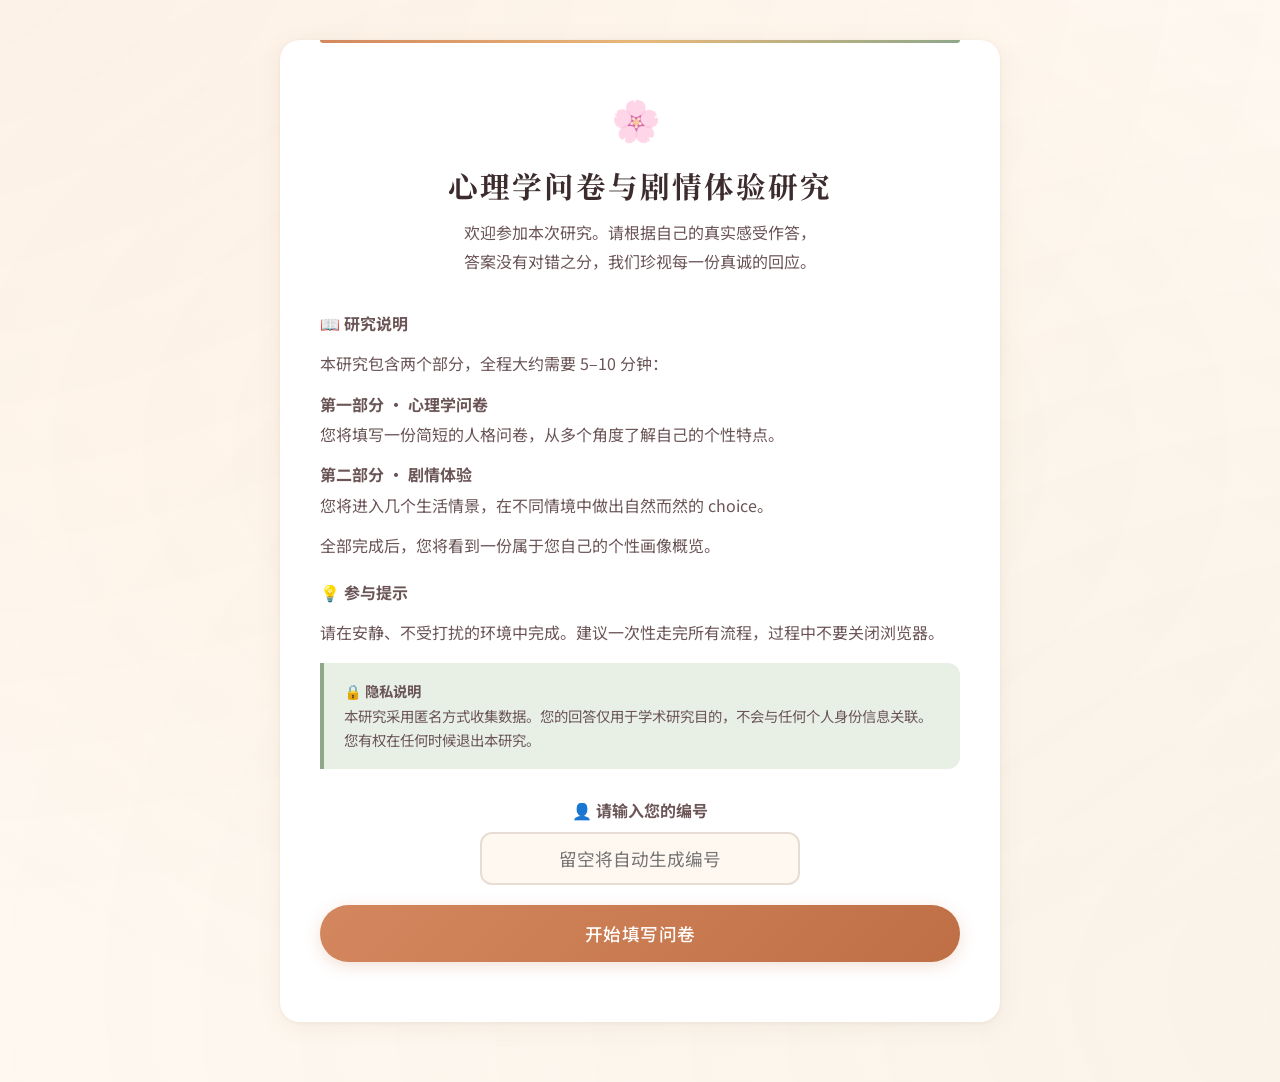
==== index.html @ 9c119f14 "Add files via upload" ====
<!DOCTYPE html>
<html lang="zh-CN">
<head>
  <meta charset="UTF-8">
  <meta name="viewport" content="width=device-width, initial-scale=1.0">
  <title>心理学问卷与剧情体验研究</title>
  <link rel="stylesheet" href="css/style.css">
</head>
<body>
  <div class="container">
    <div class="card">
      <div class="welcome-ornament">🌸</div>
      <h1 class="study-title">心理学问卷与剧情体验研究</h1>
      <p class="study-subtitle">
        欢迎参加本次研究。请根据自己的真实感受作答，<br>
        答案没有对错之分，我们珍视每一份真诚的回应。
      </p>

      <div class="research-info">
        <p><strong>📖 研究说明</strong></p>
        <p>本研究包含两个部分，全程大约需要 5–10 分钟：</p>
        <p>
          <strong>第一部分 · 心理学问卷</strong><br>
          您将填写一份简短的人格问卷，从多个角度了解自己的个性特点。
        </p>
        <p>
          <strong>第二部分 · 剧情体验</strong><br>
          您将进入几个生活情景，在不同情境中做出自然而然的 choice。
        </p>
        <p>全部完成后，您将看到一份属于您自己的个性画像概览。</p>
      </div>

      <div class="research-info">
        <p><strong>💡 参与提示</strong></p>
        <p>请在安静、不受打扰的环境中完成。建议一次性走完所有流程，过程中不要关闭浏览器。</p>
      </div>

      <div class="privacy-note">
        <strong>🔒 隐私说明</strong><br>
        本研究采用匿名方式收集数据。您的回答仅用于学术研究目的，不会与任何个人身份信息关联。您有权在任何时候退出本研究。
      </div>

      <div class="participant-id-section">
        <label for="participantIdInput"><strong>👤 请输入您的编号</strong></label>
        <input id="participantIdInput" class="form-input participant-id-input" type="text" placeholder="留空将自动生成编号" autocomplete="off">
      </div>

      <button class="btn btn-primary btn-block btn-lg" onclick="startStudy()">
        开始填写问卷
      </button>

      <div id="participantIdDisplay" class="participant-id-display"></div>
    </div>
  </div>

  <script src="js/config.js"></script>
  <script src="js/apiClient.js"></script>
  <script src="js/mockData.js"></script>
  <script src="js/storage.js"></script>
  <script src="js/scoring.js"></script>
  <script src="js/app.js"></script>
  <script>
    async function startStudy() {
      var customId = document.getElementById('participantIdInput') ? document.getElementById('participantIdInput').value.trim() : '';
      await startParticipantSession(customId || undefined, { forceNew: true });
      if (!hasBackendSession()) {
        alert('后端连接失败，当前作答不会进入阿里云后台。请稍后重试，或先检查后端 API 是否可用。');
        return;
      }
      var display = document.getElementById('participantIdDisplay');
      var label = getParticipantLabel();
      if (label) {
        display.textContent = '参与者编号：' + label;
      }
      await navigateToCurrentFlowOrFallback('questionnaire.html');
    }

    document.addEventListener('DOMContentLoaded', async function () {
      var pid = localStorage.getItem('participant_id');
      if (pid) {
        var display = document.getElementById('participantIdDisplay');
        if (display) {
          display.textContent = '参与者编号：' + (getParticipantLabel() || JSON.parse(pid));
        }
      }
    });
  </script>
</body>
</html>
---- css/style.css ----
/* ============================================================
   style.css — 温暖主题全局样式
   设计方向: Warm Scholarly Sanctuary（暖色书斋）
   ============================================================ */

/* ---- Font Import ---- */
@import url('https://fonts.googleapis.com/css2?family=Noto+Sans+SC:wght@300;400;500;600;700&family=Noto+Serif+SC:wght@600;700&display=swap');

:root {
  /* Warm Color Palette */
  --bg: #FFF8F0;
  --bg-alt: #F5EDE3;
  --card: #FFFFFF;
  --primary: #D4875E;
  --primary-hover: #BF6F45;
  --primary-light: #F5E0D4;
  --primary-glow: rgba(212, 135, 94, 0.25);
  --accent: #8FA88A;
  --accent-light: #E8F0E6;
  --highlight: #E8B87A;
  --highlight-light: #F5E8D0;

  --text: #3D2C2E;
  --text-secondary: #6B5557;
  --text-muted: #9A8082;

  --border: #E8DDD4;
  --border-light: #F0E8E0;
  --shadow: rgba(150, 100, 70, 0.08);
  --shadow-lg: rgba(150, 100, 70, 0.16);
  --shadow-button: rgba(212, 135, 94, 0.25);

  --radius: 20px;
  --radius-sm: 12px;
  --radius-xs: 8px;

  --font-body: 'Noto Sans SC', 'PingFang SC', 'Microsoft YaHei', sans-serif;
  --font-heading: 'Noto Serif SC', 'Noto Sans SC', serif;

  --transition: 0.3s cubic-bezier(0.34, 1.56, 0.64, 1);
  --transition-smooth: 0.4s cubic-bezier(0.4, 0, 0.2, 1);
}

* { margin: 0; padding: 0; box-sizing: border-box; }

html, body {
  height: 100%;
  font-family: var(--font-body);
  color: var(--text);
  background: var(--bg);
  line-height: 1.7;
  -webkit-font-smoothing: antialiased;
}

/* ---- Container ---- */
.container {
  max-width: 760px;
  margin: 0 auto;
  padding: 40px 20px;
  min-height: 100vh;
  display: flex;
  flex-direction: column;
  justify-content: center;
}

/* ---- Warm Background Pattern ---- */
body::before {
  content: '';
  position: fixed;
  top: -50%;
  left: -50%;
  width: 200%;
  height: 200%;
  background:
    radial-gradient(ellipse at 20% 20%, rgba(212, 135, 94, 0.06) 0%, transparent 50%),
    radial-gradient(ellipse at 80% 80%, rgba(143, 168, 138, 0.06) 0%, transparent 50%),
    radial-gradient(ellipse at 50% 50%, rgba(232, 184, 122, 0.04) 0%, transparent 50%);
  pointer-events: none;
  z-index: 0;
}

/* ---- Cards ---- */
.card {
  background: var(--card);
  border-radius: var(--radius);
  box-shadow: 0 4px 24px var(--shadow), 0 1px 4px var(--shadow);
  padding: 44px 40px;
  margin-bottom: 20px;
  position: relative;
  z-index: 1;
  backdrop-filter: blur(2px);
  animation: cardEntrance 0.6s ease-out;
}

@keyframes cardEntrance {
  from { opacity: 0; transform: translateY(20px); }
  to { opacity: 1; transform: translateY(0); }
}

/* ---- Decorative Top Bar ---- */
.card::before {
  content: '';
  position: absolute;
  top: 0;
  left: 40px;
  right: 40px;
  height: 3px;
  background: linear-gradient(90deg, var(--primary), var(--highlight), var(--accent));
  border-radius: 0 0 3px 3px;
}

/* ---- Typography ---- */
.study-title {
  font-family: var(--font-heading);
  font-size: 1.85rem;
  font-weight: 700;
  text-align: center;
  margin-bottom: 8px;
  color: var(--text);
  letter-spacing: 2px;
}

.study-subtitle {
  font-size: 1rem;
  text-align: center;
  color: var(--text-secondary);
  margin-bottom: 32px;
  line-height: 1.8;
}

.section-title {
  font-size: 1.2rem;
  font-weight: 600;
  margin-bottom: 16px;
  padding-bottom: 10px;
  border-bottom: 2px solid var(--primary-light);
  color: var(--primary-hover);
}

/* ---- Welcome Embellishment ---- */
.welcome-ornament {
  text-align: center;
  margin-bottom: 8px;
  font-size: 2.5rem;
  opacity: 0.6;
  letter-spacing: 8px;
}

/* ---- Buttons ---- */
.btn {
  display: inline-block;
  padding: 14px 32px;
  font-size: 1rem;
  font-weight: 500;
  font-family: var(--font-body);
  border: none;
  border-radius: 50px;
  cursor: pointer;
  transition: all var(--transition);
  text-decoration: none;
  text-align: center;
  letter-spacing: 0.5px;
}

.btn:hover {
  transform: translateY(-2px);
}

.btn:active {
  transform: translateY(0);
}

.btn-primary {
  background: linear-gradient(135deg, var(--primary), var(--primary-hover));
  color: #fff;
  box-shadow: 0 4px 16px var(--shadow-button);
}

.btn-primary:hover {
  box-shadow: 0 6px 24px var(--shadow-button);
}

.btn-secondary {
  background: var(--bg-alt);
  color: var(--text-secondary);
}

.btn-secondary:hover {
  background: var(--border);
}

.btn-success {
  background: linear-gradient(135deg, var(--accent), #7A9A75);
  color: #fff;
  box-shadow: 0 4px 16px rgba(143, 168, 138, 0.3);
}

.btn-block { display: block; width: 100%; }
.btn-lg { padding: 16px 40px; font-size: 1.1rem; }

.btn:disabled {
  opacity: 0.5;
  cursor: not-allowed;
  transform: none !important;
  box-shadow: none !important;
}

/* ---- Progress Bar ---- */
.progress-container { margin-bottom: 28px; }

.progress-bar-bg {
  width: 100%;
  height: 6px;
  background: var(--border-light);
  border-radius: 3px;
  overflow: hidden;
}

.progress-bar-fill {
  height: 100%;
  background: linear-gradient(90deg, var(--primary), var(--highlight));
  border-radius: 3px;
  transition: width var(--transition-smooth);
}

.progress-text {
  text-align: center;
  color: var(--text-muted);
  font-size: 0.85rem;
  margin-top: 6px;
  font-weight: 500;
}

/* ============================================================
   Likert Scale — 水平视觉量表
   ============================================================ */
.likert-section {
  margin: 24px 0 20px;
}

.likert-scale {
  position: relative;
  padding: 16px 4px 0;
}

/* The connecting line */
.likert-track {
  position: absolute;
  top: 32px;
  left: 6%;
  right: 6%;
  height: 3px;
  background: var(--border);
  border-radius: 2px;
  z-index: 0;
  overflow: hidden;
}

.likert-track-fill {
  height: 100%;
  background: linear-gradient(90deg, var(--primary), var(--highlight));
  border-radius: 2px;
  transition: width var(--transition-smooth);
  width: 0%;
}

/* Options row */
.likert-options {
  display: flex;
  justify-content: space-between;
  position: relative;
  z-index: 1;
}

.likert-option {
  display: flex;
  flex-direction: column;
  align-items: center;
  gap: 10px;
  cursor: pointer;
  flex: 1;
  max-width: 20%;
  -webkit-tap-highlight-color: transparent;
}

/* The dot */
.likert-dot {
  width: 36px;
  height: 36px;
  border-radius: 50%;
  border: 3px solid var(--border);
  background: var(--card);
  cursor: pointer;
  transition: all var(--transition);
  position: relative;
  flex-shrink: 0;
}

.likert-dot::after {
  content: '';
  position: absolute;
  top: -6px;
  left: -6px;
  right: -6px;
  bottom: -6px;
  border-radius: 50%;
  background: var(--primary-glow);
  opacity: 0;
  transform: scale(0.5);
  transition: all var(--transition);
}

.likert-dot:hover {
  border-color: var(--primary-light);
  transform: scale(1.1);
}

.likert-dot.filled {
  border-color: var(--primary);
  background: var(--primary);
  transform: scale(1.15);
  box-shadow: 0 4px 16px var(--primary-glow);
}

.likert-dot.filled::after {
  opacity: 1;
  transform: scale(1);
}

.likert-dot.filled ~ .likert-label {
  color: var(--primary-hover);
  font-weight: 500;
}

/* Labels */
.likert-label {
  font-size: 0.8rem;
  color: var(--text-muted);
  text-align: center;
  line-height: 1.3;
  transition: color var(--transition-smooth);
  max-width: 100%;
  word-break: keep-all;
}

.likert-label.active {
  color: var(--primary-hover);
  font-weight: 500;
}

/* ---- Question Text ---- */
.question-number {
  font-size: 0.85rem;
  color: var(--text-muted);
  margin-bottom: 6px;
  font-weight: 500;
}

.question-text {
  font-size: 1.15rem;
  font-weight: 500;
  margin-bottom: 12px;
  line-height: 1.7;
  color: var(--text);
}

/* ---- Navigation ---- */
.nav-buttons {
  display: flex;
  justify-content: space-between;
  gap: 12px;
  margin-top: 24px;
}

.nav-buttons .btn { min-width: 130px; }

/* ---- Error Message ---- */
.error-message {
  color: #C0392B;
  font-size: 0.9rem;
  text-align: center;
  margin-top: 12px;
  padding: 8px 16px;
  background: rgba(192, 57, 43, 0.06);
  border-radius: var(--radius-xs);
  display: none;
}

/* ---- Complete Area ---- */
.complete-area {
  display: none;
  text-align: center;
  margin-top: 24px;
  animation: cardEntrance 0.5s ease-out;
}

.complete-area p {
  color: var(--accent);
  font-size: 1.1rem;
  margin-bottom: 16px;
  font-weight: 500;
}

/* ---- Research Info (Index) ---- */
.research-info {
  color: var(--text-secondary);
  line-height: 1.9;
  margin-bottom: 16px;
}

.research-info p { margin-bottom: 10px; }

.privacy-note {
  background: var(--accent-light);
  border-left: 4px solid var(--accent);
  padding: 16px 20px;
  border-radius: 0 var(--radius-sm) var(--radius-sm) 0;
  font-size: 0.9rem;
  color: var(--text-secondary);
  margin-bottom: 28px;
}

.participant-id-display {
  text-align: center;
  color: var(--text-muted);
  font-size: 0.75rem;
  margin-top: 16px;
}

/* ---- Game Page ---- */
.game-container {
  position: relative;
  min-height: 100vh;
  display: flex;
  align-items: center;
  justify-content: center;
  background: linear-gradient(145deg, #F5EDE3 0%, #EDE0D0 50%, #E8D5C0 100%);
  background-size: cover;
  background-position: center;
  background-attachment: fixed;
  padding: 20px;
}

.game-container.has-bg {
  background-size: cover;
  background-position: center;
  background-attachment: fixed;
}

.game-card {
  max-width: 680px;
  width: 100%;
  background: rgba(255, 248, 240, 0.92);
  backdrop-filter: blur(16px);
  -webkit-backdrop-filter: blur(16px);
  border-radius: var(--radius);
  box-shadow: 0 8px 32px rgba(150, 100, 70, 0.15);
  padding: 36px 32px;
  position: relative;
  animation: cardEntrance 0.6s ease-out;
}

.game-card::before {
  content: '';
  position: absolute;
  top: 0;
  left: 32px;
  right: 32px;
  height: 3px;
  background: linear-gradient(90deg, var(--primary), var(--highlight), var(--accent));
  border-radius: 0 0 3px 3px;
}

.game-scene-title {
  font-size: 0.8rem;
  color: var(--text-muted);
  text-transform: uppercase;
  letter-spacing: 3px;
  margin-bottom: 6px;
  font-weight: 500;
}

.game-scene-text {
  font-size: 1rem;
  line-height: 1.9;
  color: var(--text);
  margin-bottom: 14px;
}

.game-question-text {
  font-size: 1.1rem;
  font-weight: 600;
  color: var(--primary-hover);
  margin-bottom: 20px;
  line-height: 1.5;
}

.game-options {
  display: flex;
  flex-direction: column;
  gap: 10px;
}

.game-option-btn {
  display: flex;
  align-items: center;
  gap: 14px;
  width: 100%;
  padding: 14px 20px;
  background: rgba(212, 135, 94, 0.04);
  border: 2px solid var(--border);
  border-radius: var(--radius-sm);
  cursor: pointer;
  font-size: 0.95rem;
  font-family: var(--font-body);
  text-align: left;
  color: var(--text);
  transition: all var(--transition);
  line-height: 1.5;
}

.game-option-btn:hover {
  background: rgba(212, 135, 94, 0.08);
  border-color: var(--primary-light);
  transform: translateX(4px);
}

.game-option-btn .option-label {
  display: flex;
  align-items: center;
  justify-content: center;
  width: 30px;
  height: 30px;
  background: var(--primary);
  color: #fff;
  border-radius: 50%;
  font-size: 0.85rem;
  font-weight: 600;
  flex-shrink: 0;
  transition: all var(--transition);
}

.game-option-btn:hover .option-label {
  background: var(--primary-hover);
  transform: scale(1.05);
}

/* ---- Result Page ---- */
.result-container {
  max-width: 800px;
  margin: 0 auto;
  padding: 40px 20px;
}

.completion-header {
  text-align: center;
  margin-bottom: 36px;
  animation: cardEntrance 0.6s ease-out;
}

.completion-header h1 {
  font-size: 1.75rem;
  color: var(--accent);
  margin-bottom: 6px;
  font-family: var(--font-heading);
}

.completion-header p {
  color: var(--text-secondary);
}

.result-section {
  background: var(--card);
  border-radius: var(--radius);
  box-shadow: 0 4px 24px var(--shadow);
  padding: 32px 28px;
  margin-bottom: 20px;
  position: relative;
  animation: cardEntrance 0.6s ease-out;
}

.result-section:nth-child(2) { animation-delay: 0.1s; }
.result-section:nth-child(3) { animation-delay: 0.2s; }

.result-section h2 {
  font-size: 1.15rem;
  font-weight: 600;
  margin-bottom: 16px;
  color: var(--primary-hover);
  padding-bottom: 8px;
  border-bottom: 2px solid var(--primary-light);
}

.dimension-table {
  width: 100%;
  border-collapse: collapse;
}

.dimension-row {
  border-bottom: 1px solid var(--border-light);
  transition: background var(--transition-smooth);
}

.dimension-row:hover {
  background: rgba(212, 135, 94, 0.03);
}

.dimension-row:last-child { border-bottom: none; }

.dim-label {
  padding: 12px 8px 12px 0;
  font-weight: 500;
  width: 32%;
  color: var(--text);
}

.dim-data {
  padding: 12px 8px;
  text-align: center;
  color: var(--text-secondary);
  font-size: 0.95rem;
}

.dim-data:last-child { text-align: right; }

.dim-header {
  padding: 10px 8px;
  font-size: 0.8rem;
  color: var(--text-muted);
  text-align: center;
  border-bottom: 2px solid var(--border);
  font-weight: 600;
  text-transform: uppercase;
  letter-spacing: 1px;
}

.dim-header:first-child { text-align: left; }
.dim-header:last-child { text-align: right; }

.overall-row {
  background: var(--primary-light) !important;
  font-weight: 600;
}

.overall-row .dim-label {
  color: var(--primary-hover);
}

.dim-desc {
  font-size: 0.8rem;
  color: var(--text-muted);
  margin-top: 3px;
  line-height: 1.4;
  display: block;
  font-weight: 400;
}

/* ---- Warning ---- */
.warning-message {
  text-align: center;
  padding: 60px 20px;
  animation: cardEntrance 0.5s ease-out;
}

.warning-message h2 {
  color: #C0392B;
  margin-bottom: 12px;
}

.warning-message p {
  color: var(--text-secondary);
  margin-bottom: 20px;
}

/* ---- Responsive ---- */
@media (max-width: 600px) {
  .container { padding: 20px 12px; }

  .card {
    padding: 32px 20px;
    border-radius: var(--radius-sm);
  }

  .card::before { left: 20px; right: 20px; }

  .study-title {
    font-size: 1.4rem;
    letter-spacing: 1px;
  }

  .game-card { padding: 28px 20px; }
  .game-card::before { left: 20px; right: 20px; }

  .game-container { padding: 12px; align-items: flex-start; padding-top: 32px; }

  .game-scene-text { font-size: 0.9rem; }
  .game-question-text { font-size: 1rem; }
  .game-option-btn { padding: 12px 16px; font-size: 0.9rem; }

  .result-section { padding: 24px 18px; }

  .nav-buttons { flex-direction: column; }
  .nav-buttons .btn { width: 100%; }

  /* Likert mobile */
  .likert-dot {
    width: 28px;
    height: 28px;
    border-width: 2px;
  }

  .likert-label {
    font-size: 0.65rem;
  }

  .likert-track { top: 28px; }

  .dim-label { font-size: 0.85rem; }
  .dim-data { font-size: 0.8rem; }
}

/* ============================================================
   Editor Styles — Scholar's Workbench
   ============================================================ */

.editor-body {
  height: 100vh;
  display: flex;
  flex-direction: column;
  background: var(--bg-alt);
  overflow: hidden;
}

.editor-header {
  background: var(--card);
  border-bottom: 1px solid var(--border);
  padding: 12px 24px;
  flex-shrink: 0;
  z-index: 10;
  box-shadow: 0 2px 8px var(--shadow);
}

.editor-header-inner {
  max-width: 1400px;
  margin: 0 auto;
  display: flex;
  align-items: center;
  gap: 16px;
}

.editor-logo {
  font-family: var(--font-heading);
  font-size: 1.2rem;
  color: var(--text);
  flex-shrink: 0;
}

.editor-badge {
  font-size: 0.7rem;
  background: var(--highlight-light);
  color: var(--text-secondary);
  padding: 2px 10px;
  border-radius: 20px;
  font-weight: 500;
  flex-shrink: 0;
}

.editor-actions {
  margin-left: auto;
  display: flex;
  gap: 8px;
}

.btn-sm {
  padding: 8px 16px;
  font-size: 0.85rem;
}

.btn-danger-outline {
  background: transparent;
  color: #C0392B;
  border: 1px solid rgba(192, 57, 43, 0.3);
}

.btn-danger-outline:hover {
  background: rgba(192, 57, 43, 0.06);
  border-color: #C0392B;
}

/* Tabs */
.editor-tabs {
  display: flex;
  gap: 4px;
  padding: 12px 24px 0;
  background: var(--bg-alt);
  flex-shrink: 0;
}

.editor-tab {
  padding: 10px 20px;
  font-size: 0.9rem;
  font-family: var(--font-body);
  font-weight: 500;
  background: transparent;
  border: none;
  border-radius: var(--radius-sm) var(--radius-sm) 0 0;
  cursor: pointer;
  color: var(--text-secondary);
  transition: all var(--transition-smooth);
  position: relative;
}

.editor-tab:hover {
  background: rgba(212, 135, 94, 0.06);
  color: var(--text);
}

.editor-tab.active {
  background: var(--card);
  color: var(--primary-hover);
  box-shadow: 0 -2px 8px var(--shadow);
}

.editor-tab.active::after {
  content: '';
  position: absolute;
  bottom: 0;
  left: 20%;
  right: 20%;
  height: 2px;
  background: var(--primary);
  border-radius: 2px 2px 0 0;
}

.tab-count {
  display: inline-block;
  background: var(--border-light);
  padding: 0 8px;
  border-radius: 10px;
  font-size: 0.75rem;
  margin-left: 6px;
  color: var(--text-muted);
}

.editor-tab.active .tab-count {
  background: var(--primary-light);
  color: var(--primary-hover);
}

/* Main split panel */
.editor-main {
  display: flex;
  flex: 1;
  overflow: hidden;
}

/* Left list panel */
.editor-list-panel {
  width: 300px;
  min-width: 260px;
  background: var(--card);
  border-right: 1px solid var(--border);
  display: flex;
  flex-direction: column;
  overflow: hidden;
}

.list-header {
  padding: 16px;
  display: flex;
  justify-content: space-between;
  align-items: center;
  border-bottom: 1px solid var(--border-light);
  flex-shrink: 0;
}

.list-count {
  font-size: 0.85rem;
  color: var(--text-muted);
  font-weight: 500;
}

.list-items {
  flex: 1;
  overflow-y: auto;
  padding: 8px;
}

.list-item {
  padding: 12px;
  border-radius: var(--radius-xs);
  cursor: pointer;
  transition: all 0.2s ease;
  margin-bottom: 2px;
  border-left: 3px solid transparent;
}

.list-item:hover {
  background: rgba(212, 135, 94, 0.04);
}

.list-item-active {
  background: var(--primary-light) !important;
  border-left-color: var(--primary);
}

.list-item-id {
  font-size: 0.75rem;
  color: var(--text-muted);
  font-family: monospace;
  margin-bottom: 2px;
}

.list-item-label {
  font-size: 0.9rem;
  color: var(--text);
  line-height: 1.4;
}

.list-empty {
  text-align: center;
  color: var(--text-muted);
  font-size: 0.9rem;
  padding: 40px 20px;
}

/* Right form panel */
.editor-form-panel {
  flex: 1;
  overflow-y: auto;
  padding: 24px;
  background: var(--card);
}

.editor-form {
  max-width: 680px;
  animation: cardEntrance 0.3s ease-out;
}

.form-section-title {
  font-size: 0.85rem;
  font-weight: 600;
  color: var(--primary-hover);
  text-transform: uppercase;
  letter-spacing: 1px;
  padding-bottom: 6px;
  margin: 24px 0 16px;
  border-bottom: 2px solid var(--primary-light);
}

.form-section-title:first-child {
  margin-top: 0;
}

.form-row {
  display: flex;
  gap: 16px;
  margin-bottom: 0;
}

.form-row-2col > .form-group {
  flex: 1;
}

.form-row-3col > .form-group {
  flex: 1;
}

.form-group {
  margin-bottom: 16px;
}

.form-group label {
  display: block;
  font-size: 0.8rem;
  font-weight: 500;
  color: var(--text-secondary);
  margin-bottom: 4px;
}

.form-group-id {
  flex: 0 0 160px;
}

.form-group-type {
  flex: 1;
}

.form-group-check {
  flex: 1;
}

.form-group-order {
  flex: 0 0 100px;
}

.form-group-url {
  flex: 2;
}

.form-group-check label {
  display: flex;
  align-items: center;
  gap: 8px;
  cursor: pointer;
  padding: 8px 0;
  font-size: 0.85rem;
  color: var(--text);
}

.form-group-check input[type="checkbox"] {
  width: 18px;
  height: 18px;
  accent-color: var(--primary);
  cursor: pointer;
}

.form-input {
  width: 100%;
  padding: 10px 14px;
  font-size: 0.9rem;
  font-family: var(--font-body);
  border: 1.5px solid var(--border);
  border-radius: var(--radius-xs);
  background: var(--bg);
  color: var(--text);
  transition: border-color var(--transition-smooth), box-shadow var(--transition-smooth);
  outline: none;
}

.form-input:focus {
  border-color: var(--primary);
  box-shadow: 0 0 0 3px var(--primary-glow);
  background: var(--card);
}

.form-input[readonly] {
  background: var(--border-light);
  color: var(--text-muted);
  cursor: default;
}

.form-textarea {
  width: 100%;
  padding: 10px 14px;
  font-size: 0.9rem;
  font-family: var(--font-body);
  border: 1.5px solid var(--border);
  border-radius: var(--radius-xs);
  background: var(--bg);
  color: var(--text);
  transition: border-color var(--transition-smooth), box-shadow var(--transition-smooth);
  outline: none;
  resize: vertical;
  line-height: 1.6;
}

.form-textarea:focus {
  border-color: var(--primary);
  box-shadow: 0 0 0 3px var(--primary-glow);
  background: var(--card);
}

/* Options sub-form */
.options-header {
  display: flex;
  justify-content: space-between;
  align-items: center;
  margin-bottom: 12px;
}

.options-title {
  font-size: 0.9rem;
  font-weight: 500;
  color: var(--text);
}

.options-list {
  display: flex;
  flex-direction: column;
  gap: 4px;
  margin-bottom: 12px;
}

.option-item {
  display: flex;
  justify-content: space-between;
  align-items: center;
  padding: 8px 12px;
  background: var(--bg);
  border: 1px solid var(--border-light);
  border-radius: var(--radius-xs);
  transition: background var(--transition-smooth);
}

.option-item:hover {
  background: var(--bg-alt);
}

.option-editing {
  border-color: var(--primary-light);
  background: var(--primary-light);
}

.option-preview {
  font-size: 0.85rem;
  color: var(--text);
  font-family: monospace;
}

.option-actions {
  display: flex;
  gap: 4px;
}

.btn-icon {
  width: 28px;
  height: 28px;
  border: none;
  background: transparent;
  border-radius: 50%;
  cursor: pointer;
  font-size: 0.85rem;
  display: inline-flex;
  align-items: center;
  justify-content: center;
  transition: all 0.2s ease;
  color: var(--text-muted);
}

.btn-icon:hover {
  background: var(--border-light);
  color: var(--text);
}

.btn-icon-danger:hover {
  background: rgba(192, 57, 43, 0.1);
  color: #C0392B;
}

.option-editor {
  background: var(--bg-alt);
  border: 1px solid var(--border);
  border-radius: var(--radius-xs);
  padding: 16px;
  margin-bottom: 12px;
}

.option-editor-title {
  font-size: 0.85rem;
  font-weight: 600;
  color: var(--text);
  margin-bottom: 12px;
}

.option-editor label {
  display: block;
  font-size: 0.8rem;
  color: var(--text-secondary);
  margin-bottom: 8px;
}

.input-sm {
  width: 100%;
  padding: 6px 10px;
  font-size: 0.85rem;
  font-family: var(--font-body);
  border: 1.5px solid var(--border);
  border-radius: 6px;
  background: var(--card);
  color: var(--text);
  outline: none;
  transition: border-color var(--transition-smooth);
  margin-top: 3px;
}

.input-sm:focus {
  border-color: var(--primary);
  box-shadow: 0 0 0 3px var(--primary-glow);
}

.option-editor-btns {
  display: flex;
  gap: 8px;
  margin-top: 12px;
  justify-content: flex-end;
}

/* Form actions */
.form-actions {
  display: flex;
  gap: 12px;
  margin-top: 24px;
  padding-top: 20px;
  border-top: 1px solid var(--border-light);
}

/* Empty state */
.editor-empty {
  display: flex;
  flex-direction: column;
  align-items: center;
  justify-content: center;
  height: 100%;
  color: var(--text-muted);
}

.editor-empty-icon {
  font-size: 3rem;
  margin-bottom: 12px;
  opacity: 0.5;
}

.editor-empty p {
  font-size: 0.95rem;
}

/* Toast */
.editor-toast {
  position: fixed;
  bottom: 32px;
  left: 50%;
  transform: translateX(-50%) translateY(80px);
  background: var(--text);
  color: #fff;
  padding: 12px 28px;
  border-radius: 30px;
  font-size: 0.9rem;
  font-weight: 500;
  opacity: 0;
  transition: all var(--transition-smooth);
  z-index: 1000;
  pointer-events: none;
}

.editor-toast.show {
  opacity: 1;
  transform: translateX(-50%) translateY(0);
}

/* ============================================================
   Multi-Question Page (分页)
   ============================================================ */
.question-area {
  margin: 16px 0;
}

.question-block {
  padding: 20px 0;
  border-bottom: 1px solid var(--border-light);
  animation: cardEntrance 0.35s ease-out both;
}

.question-block:last-child {
  border-bottom: none;
}

.question-block .question-text {
  font-size: 1.05rem;
  margin-bottom: 14px;
}

.required-mark {
  color: #e74c3c;
  font-size: 0.8rem;
  font-weight: 400;
  margin-left: 6px;
}

/* Likert wrapper — each question gets its own scale */
.likert-wrapper {
  position: relative;
  padding: 8px 4px 12px;
}

.likert-wrapper .likert-track {
  position: absolute;
  top: 28px;
  left: 6%;
  right: 6%;
  height: 3px;
  background: var(--border);
  border-radius: 2px;
  z-index: 0;
  overflow: hidden;
}

.likert-wrapper .likert-fill {
  height: 100%;
  background: linear-gradient(90deg, var(--primary), var(--highlight));
  border-radius: 2px;
  transition: width var(--transition-smooth);
  width: 0%;
}

.likert-wrapper .likert-options-row {
  display: flex;
  justify-content: space-between;
  position: relative;
  z-index: 1;
}

.likert-wrapper .likert-option {
  display: flex;
  flex-direction: column;
  align-items: center;
  gap: 8px;
  cursor: pointer;
  flex: 1;
  max-width: 20%;
  -webkit-tap-highlight-color: transparent;
}

.likert-wrapper .likert-dot {
  width: 32px;
  height: 32px;
  border-radius: 50%;
  border: 3px solid var(--border);
  background: var(--card);
  cursor: pointer;
  transition: all var(--transition);
  position: relative;
  flex-shrink: 0;
}

.likert-wrapper .likert-dot.filled {
  border-color: var(--primary);
  background: var(--primary);
  transform: scale(1.15);
  box-shadow: 0 4px 16px var(--primary-glow);
}

.likert-wrapper .likert-label {
  font-size: 0.75rem;
  color: var(--text-muted);
  text-align: center;
  line-height: 1.3;
  transition: color var(--transition-smooth);
}

.likert-wrapper .likert-label.active {
  color: var(--primary-hover);
  font-weight: 500;
}

/* Text Input (填空题) */
.text-input-wrapper {
  margin: 8px 0;
}

.question-textarea {
  width: 100%;
  padding: 12px 16px;
  font-size: 0.95rem;
  font-family: var(--font-body);
  border: 2px solid var(--border);
  border-radius: var(--radius-sm);
  background: var(--bg);
  color: var(--text);
  transition: border-color var(--transition-smooth), box-shadow var(--transition-smooth);
  outline: none;
  resize: vertical;
  line-height: 1.6;
  min-height: 80px;
}

.question-textarea:focus {
  border-color: var(--primary);
  box-shadow: 0 0 0 3px var(--primary-glow);
  background: var(--card);
}

/* Participant ID input on index page */
.participant-id-section {
  margin-bottom: 20px;
  text-align: center;
}

.participant-id-section label {
  display: block;
  margin-bottom: 8px;
  color: var(--text-secondary);
}

.participant-id-input {
  max-width: 320px;
  margin: 0 auto;
  display: block;
  text-align: center;
  font-size: 1.1rem;
  padding: 12px 16px;
  border: 2px solid var(--border);
  border-radius: var(--radius-sm);
  background: var(--bg);
  color: var(--text);
  outline: none;
  transition: border-color var(--transition-smooth);
  width: 100%;
}

.participant-id-input:focus {
  border-color: var(--primary);
  box-shadow: 0 0 0 3px var(--primary-glow);
}

/* Game complete area */
.game-complete-area {
  position: absolute;
  top: 50%;
  left: 50%;
  transform: translate(-50%, -50%);
  text-align: center;
  background: rgba(255, 248, 240, 0.95);
  backdrop-filter: blur(16px);
  -webkit-backdrop-filter: blur(16px);
  border-radius: var(--radius);
  box-shadow: 0 8px 32px rgba(150, 100, 70, 0.15);
  padding: 48px 40px;
  max-width: 420px;
  width: 90%;
  animation: cardEntrance 0.5s ease-out;
}

.game-complete-area h2 {
  font-family: var(--font-heading);
  color: var(--accent);
  margin-bottom: 12px;
}

.game-complete-area p {
  color: var(--text-secondary);
  margin-bottom: 24px;
}

/* Editor list item copy button */
.list-item {
  display: flex;
  align-items: center;
  gap: 4px;
  padding: 10px 12px;
  border-radius: var(--radius-xs);
  cursor: pointer;
  transition: all 0.2s ease;
  margin-bottom: 2px;
  border-left: 3px solid transparent;
}

.list-item-content {
  flex: 1;
  min-width: 0;
}

.list-item-copy {
  flex-shrink: 0;
  opacity: 1;
  transition: opacity 0.2s ease;
  font-size: 0.85rem;
  color: var(--text-muted);
}

.list-item-copy:hover {
  color: var(--primary);
  background: var(--primary-light);
}

/* Responsive for multi-question layout */
@media (max-width: 600px) {
  .question-block {
    padding: 16px 0;
  }

  .question-block .question-text {
    font-size: 0.95rem;
  }

  .likert-wrapper .likert-dot {
    width: 26px;
    height: 26px;
    border-width: 2px;
  }

  .likert-wrapper .likert-label {
    font-size: 0.6rem;
  }

  .likert-wrapper .likert-track {
    top: 24px;
  }

  .participant-id-input {
    font-size: 1rem;
  }

  .game-complete-area {
    padding: 32px 24px;
  }
}

/* Responsive editor */
@media (max-width: 768px) {
  .editor-main {
    flex-direction: column;
  }

  .editor-list-panel {
    width: 100%;
    min-width: 0;
    max-height: 200px;
    border-right: none;
    border-bottom: 1px solid var(--border);
  }

  .editor-form-panel {
    padding: 16px;
  }

  .editor-header-inner {
    flex-wrap: wrap;
  }

  .editor-actions {
    margin-left: 0;
    width: 100%;
    justify-content: flex-end;
    padding-top: 8px;
    border-top: 1px solid var(--border-light);
  }
}
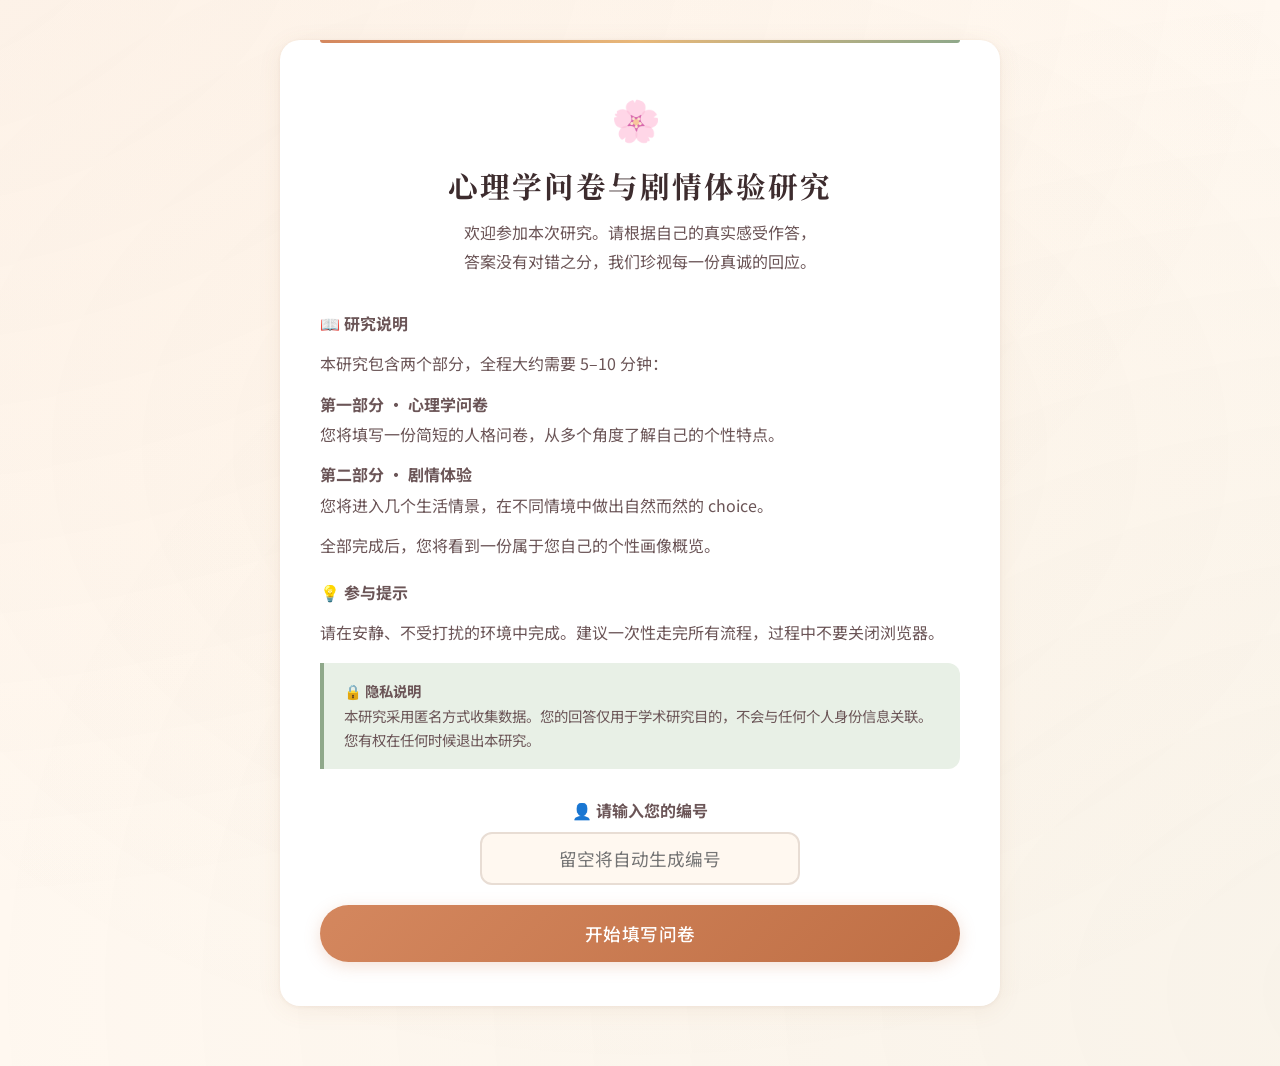
==== commit 15ac0ca8: "Add files via upload" ====
--- a/index.html
+++ b/index.html
@@ -48,8 +48,6 @@
       <button class="btn btn-primary btn-block btn-lg" onclick="startStudy()">
         开始填写问卷
       </button>
-
-      <div id="participantIdDisplay" class="participant-id-display"></div>
     </div>
   </div>
 
@@ -67,23 +65,8 @@
         alert('后端连接失败，当前作答不会进入阿里云后台。请稍后重试，或先检查后端 API 是否可用。');
         return;
       }
-      var display = document.getElementById('participantIdDisplay');
-      var label = getParticipantLabel();
-      if (label) {
-        display.textContent = '参与者编号：' + label;
-      }
       await navigateToCurrentFlowOrFallback('questionnaire.html');
     }
-
-    document.addEventListener('DOMContentLoaded', async function () {
-      var pid = localStorage.getItem('participant_id');
-      if (pid) {
-        var display = document.getElementById('participantIdDisplay');
-        if (display) {
-          display.textContent = '参与者编号：' + (getParticipantLabel() || JSON.parse(pid));
-        }
-      }
-    });
   </script>
 </body>
 </html>
--- a/css/style.css
+++ b/css/style.css
@@ -203,6 +203,17 @@
   cursor: not-allowed;
   transform: none !important;
   box-shadow: none !important;
+}
+
+.btn.is-loading {
+  opacity: 0.75;
+  position: relative;
+  animation: buttonSavingPulse 0.9s ease-in-out infinite alternate;
+}
+
+@keyframes buttonSavingPulse {
+  from { filter: brightness(1); }
+  to { filter: brightness(1.08); }
 }
 
 /* ---- Progress Bar ---- */
@@ -1267,6 +1278,82 @@
   margin-left: 6px;
 }
 
+.question-image-wrap {
+  margin: 10px 0 16px;
+}
+
+.question-image {
+  display: block;
+  max-width: 100%;
+  max-height: 420px;
+  object-fit: contain;
+  border-radius: var(--radius-sm);
+  border: 1px solid var(--border-light);
+  background: var(--bg-alt);
+}
+
+.single-choice-wrapper {
+  display: flex;
+  flex-direction: column;
+  gap: 10px;
+  margin-top: 10px;
+}
+
+.single-choice-option {
+  width: 100%;
+  display: flex;
+  align-items: flex-start;
+  gap: 12px;
+  padding: 12px 14px;
+  border: 2px solid var(--border-light);
+  border-radius: var(--radius-sm);
+  background: var(--card);
+  color: var(--text);
+  font-family: var(--font-body);
+  font-size: 0.95rem;
+  line-height: 1.45;
+  text-align: left;
+  cursor: pointer;
+  transition: border-color var(--transition-smooth), background var(--transition-smooth), box-shadow var(--transition-smooth), transform var(--transition-smooth);
+}
+
+.single-choice-option:hover {
+  border-color: var(--primary-light);
+  background: var(--bg);
+  transform: translateY(-1px);
+}
+
+.single-choice-option.selected {
+  border-color: var(--primary);
+  background: var(--primary-light);
+  box-shadow: 0 4px 16px var(--primary-glow);
+}
+
+.single-choice-marker {
+  flex: 0 0 28px;
+  width: 28px;
+  height: 28px;
+  border-radius: 50%;
+  display: inline-flex;
+  align-items: center;
+  justify-content: center;
+  background: var(--bg-alt);
+  color: var(--text-secondary);
+  font-size: 0.8rem;
+  font-weight: 600;
+}
+
+.single-choice-option.selected .single-choice-marker {
+  background: var(--primary);
+  color: #fff;
+}
+
+.single-choice-text {
+  flex: 1;
+  min-width: 0;
+  overflow-wrap: anywhere;
+}
+
 /* Likert wrapper — each question gets its own scale */
 .likert-wrapper {
   position: relative;
@@ -1473,6 +1560,15 @@
     font-size: 0.95rem;
   }
 
+  .question-image {
+    max-height: 280px;
+  }
+
+  .single-choice-option {
+    padding: 11px 12px;
+    font-size: 0.9rem;
+  }
+
   .likert-wrapper .likert-dot {
     width: 26px;
     height: 26px;
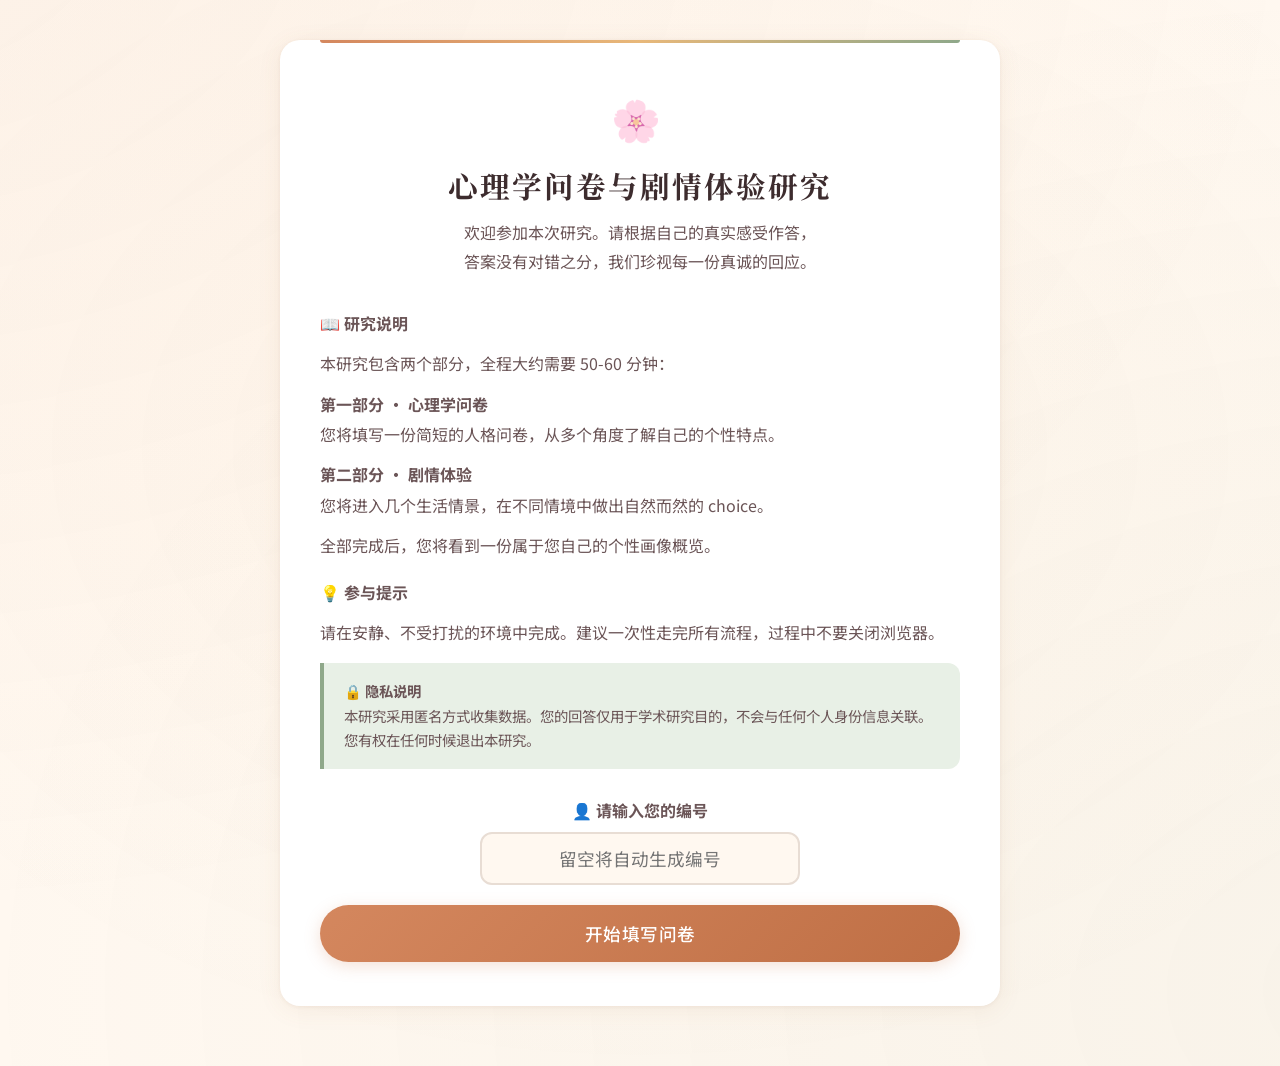
==== commit 9bcffd3a: "Update index.html" ====
--- a/index.html
+++ b/index.html
@@ -18,7 +18,7 @@
 
       <div class="research-info">
         <p><strong>📖 研究说明</strong></p>
-        <p>本研究包含两个部分，全程大约需要 5–10 分钟：</p>
+        <p>本研究包含两个部分，全程大约需要 50-60 分钟：</p>
         <p>
           <strong>第一部分 · 心理学问卷</strong><br>
           您将填写一份简短的人格问卷，从多个角度了解自己的个性特点。
--- a/css/style.css
+++ b/css/style.css
@@ -378,7 +378,7 @@
 /* ---- Navigation ---- */
 .nav-buttons {
   display: flex;
-  justify-content: space-between;
+  justify-content: flex-end;
   gap: 12px;
   margin-top: 24px;
 }
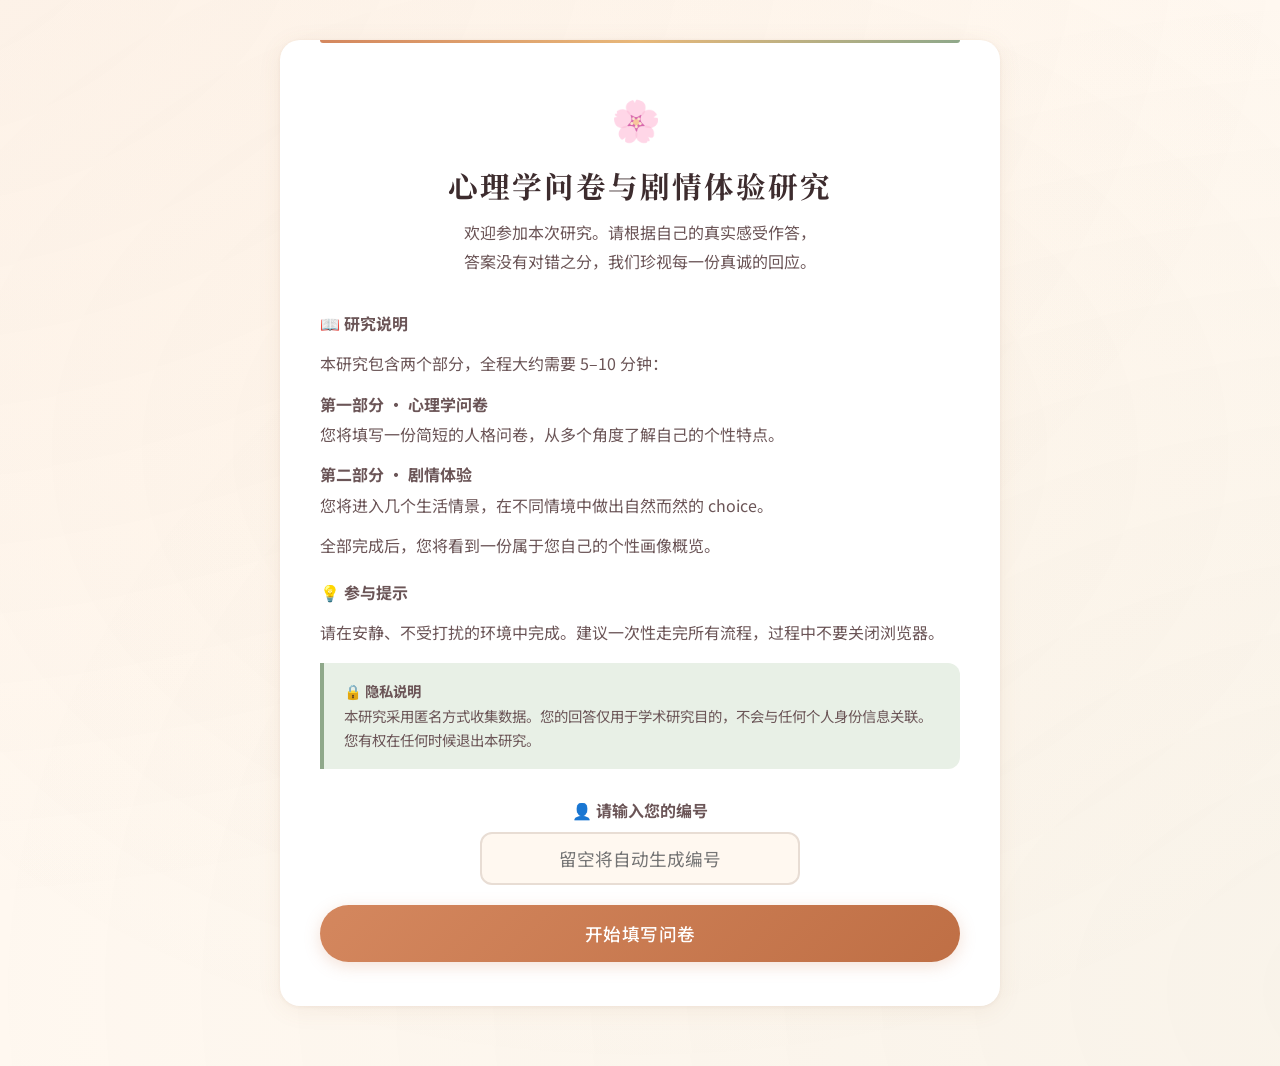
==== commit d2bdd25a: "Add files via upload" ====
--- a/index.html
+++ b/index.html
@@ -18,7 +18,7 @@
 
       <div class="research-info">
         <p><strong>📖 研究说明</strong></p>
-        <p>本研究包含两个部分，全程大约需要 50-60 分钟：</p>
+        <p>本研究包含两个部分，全程大约需要 5–10 分钟：</p>
         <p>
           <strong>第一部分 · 心理学问卷</strong><br>
           您将填写一份简短的人格问卷，从多个角度了解自己的个性特点。
@@ -60,7 +60,27 @@
   <script>
     async function startStudy() {
       var customId = document.getElementById('participantIdInput') ? document.getElementById('participantIdInput').value.trim() : '';
-      await startParticipantSession(customId || undefined, { forceNew: true });
+      var sessionResult = await startParticipantSession(customId || undefined, { forceNew: true });
+      if (sessionResult && typeof sessionResult === 'object') {
+        if (sessionResult.status === 'already_completed') {
+          alert('该编号已完成，不能重复填写。如需重测，请联系研究者使用新的编号。');
+          return;
+        }
+        if (sessionResult.status === 'resume_available') {
+          var shouldResume = confirm('检测到该编号有未完成作答。\n\n点击“确定”继续之前的作答；点击“取消”可以选择重新开始。');
+          if (shouldResume) {
+            sessionResult = await startParticipantSession(customId || undefined, { forceNew: true, action: 'resume' });
+          } else {
+            var shouldRestart = confirm('确定要重新开始吗？之前未完成的记录会标记为 abandoned，不会再用于本次作答。');
+            if (!shouldRestart) return;
+            sessionResult = await startParticipantSession(customId || undefined, { forceNew: true, action: 'restart' });
+          }
+        }
+        if (sessionResult && typeof sessionResult === 'object' && sessionResult.status === 'already_completed') {
+          alert('该编号已完成，不能重复填写。如需重测，请联系研究者使用新的编号。');
+          return;
+        }
+      }
       if (!hasBackendSession()) {
         alert('后端连接失败，当前作答不会进入阿里云后台。请稍后重试，或先检查后端 API 是否可用。');
         return;
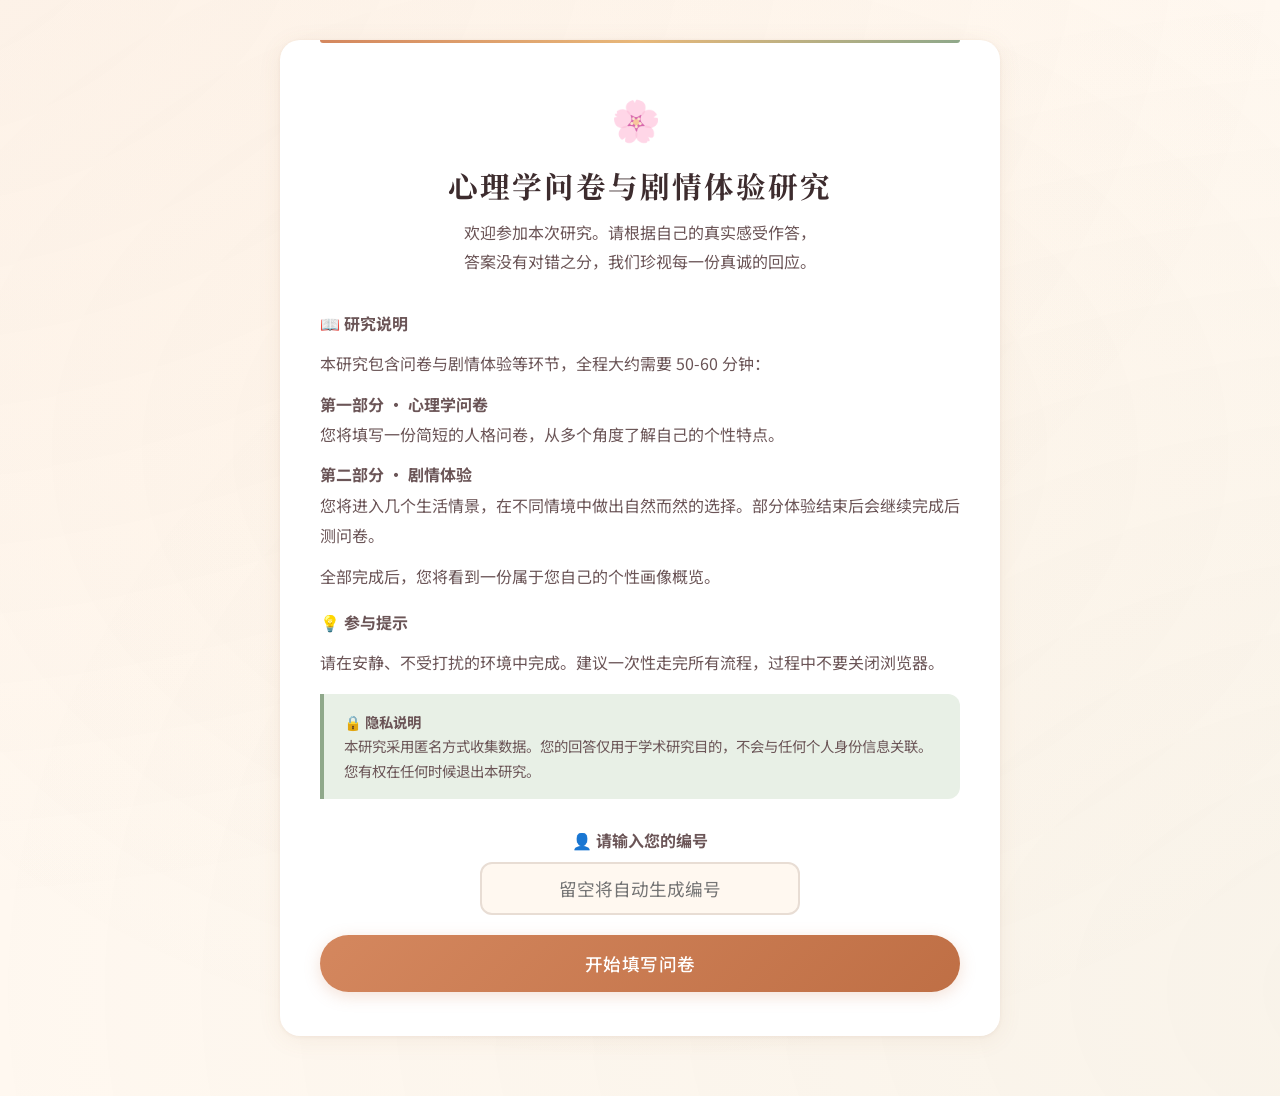
==== commit 545b34f0: "Add files via upload" ====
--- a/index.html
+++ b/index.html
@@ -18,14 +18,14 @@
 
       <div class="research-info">
         <p><strong>📖 研究说明</strong></p>
-        <p>本研究包含两个部分，全程大约需要 5–10 分钟：</p>
+        <p>本研究包含问卷与剧情体验等环节，全程大约需要 50-60 分钟：</p>
         <p>
           <strong>第一部分 · 心理学问卷</strong><br>
           您将填写一份简短的人格问卷，从多个角度了解自己的个性特点。
         </p>
         <p>
           <strong>第二部分 · 剧情体验</strong><br>
-          您将进入几个生活情景，在不同情境中做出自然而然的 choice。
+          您将进入几个生活情景，在不同情境中做出自然而然的选择。部分体验结束后会继续完成后测问卷。
         </p>
         <p>全部完成后，您将看到一份属于您自己的个性画像概览。</p>
       </div>
--- a/css/style.css
+++ b/css/style.css
@@ -513,11 +513,12 @@
 }
 
 .game-option-btn {
+  position: relative;
   display: flex;
   align-items: center;
   gap: 14px;
   width: 100%;
-  padding: 14px 20px;
+  padding: 14px 56px 14px 20px;
   background: rgba(212, 135, 94, 0.04);
   border: 2px solid var(--border);
   border-radius: var(--radius-sm);
@@ -534,6 +535,34 @@
   background: rgba(212, 135, 94, 0.08);
   border-color: var(--primary-light);
   transform: translateX(4px);
+}
+
+.game-option-btn.selected {
+  background: rgba(212, 135, 94, 0.18);
+  border-color: var(--primary-hover);
+  box-shadow:
+    0 0 0 3px rgba(212, 135, 94, 0.18),
+    0 8px 22px rgba(150, 100, 70, 0.16);
+  transform: translateX(4px);
+}
+
+.game-option-btn.selected::after {
+  content: '\2713';
+  position: absolute;
+  right: 18px;
+  top: 50%;
+  transform: translateY(-50%);
+  display: flex;
+  align-items: center;
+  justify-content: center;
+  width: 28px;
+  height: 28px;
+  border-radius: 50%;
+  background: var(--primary-hover);
+  color: #fff;
+  font-size: 0.95rem;
+  font-weight: 700;
+  box-shadow: 0 4px 12px rgba(150, 100, 70, 0.18);
 }
 
 .game-option-btn .option-label {
@@ -556,6 +585,26 @@
   transform: scale(1.05);
 }
 
+.game-option-btn.selected .option-label {
+  background: var(--primary-hover);
+  transform: scale(1.05);
+}
+
+.game-confirm-actions {
+  display: none;
+  justify-content: flex-end;
+  margin-top: 18px;
+  animation: cardEntrance 0.35s ease-out;
+}
+
+.game-confirm-actions.visible {
+  display: flex;
+}
+
+.game-confirm-btn {
+  min-width: 150px;
+}
+
 /* ---- Result Page ---- */
 .result-container {
   max-width: 800px;
@@ -657,6 +706,94 @@
   color: var(--primary-hover);
 }
 
+.result-note {
+  color: var(--text-secondary);
+  font-size: 0.92rem;
+  margin-bottom: 16px;
+}
+
+.norm-comparison-list {
+  display: flex;
+  flex-direction: column;
+  gap: 14px;
+}
+
+.norm-comparison-row {
+  border: 1px solid var(--border-light);
+  border-radius: var(--radius-xs);
+  padding: 16px;
+  background: rgba(212, 135, 94, 0.03);
+}
+
+.norm-comparison-head,
+.norm-score-grid {
+  display: flex;
+  align-items: center;
+  justify-content: space-between;
+  gap: 12px;
+}
+
+.norm-comparison-head {
+  margin-bottom: 12px;
+}
+
+.norm-comparison-head strong {
+  color: var(--text);
+  font-size: 1rem;
+}
+
+.norm-comparison-head span {
+  color: var(--primary-hover);
+  font-size: 0.9rem;
+  font-weight: 600;
+}
+
+.norm-score-grid {
+  display: grid;
+  grid-template-columns: repeat(3, 1fr);
+  margin-bottom: 12px;
+  color: var(--text-secondary);
+  font-size: 0.82rem;
+}
+
+.norm-score-grid b {
+  color: var(--text);
+  font-size: 1.05rem;
+}
+
+.norm-bars {
+  display: flex;
+  flex-direction: column;
+  gap: 6px;
+  margin-bottom: 10px;
+}
+
+.norm-bar {
+  height: 8px;
+  background: var(--border-light);
+  border-radius: 999px;
+  overflow: hidden;
+}
+
+.norm-bar span {
+  display: block;
+  height: 100%;
+  border-radius: inherit;
+}
+
+.norm-bar.personal span {
+  background: var(--primary);
+}
+
+.norm-bar.norm span {
+  background: var(--accent);
+}
+
+.norm-meta {
+  color: var(--text-muted);
+  font-size: 0.78rem;
+}
+
 .dim-desc {
   font-size: 0.8rem;
   color: var(--text-muted);
@@ -706,7 +843,8 @@
 
   .game-scene-text { font-size: 0.9rem; }
   .game-question-text { font-size: 1rem; }
-  .game-option-btn { padding: 12px 16px; font-size: 0.9rem; }
+  .game-option-btn { padding: 12px 52px 12px 16px; font-size: 0.9rem; }
+  .game-option-btn.selected::after { right: 14px; }
 
   .result-section { padding: 24px 18px; }
 
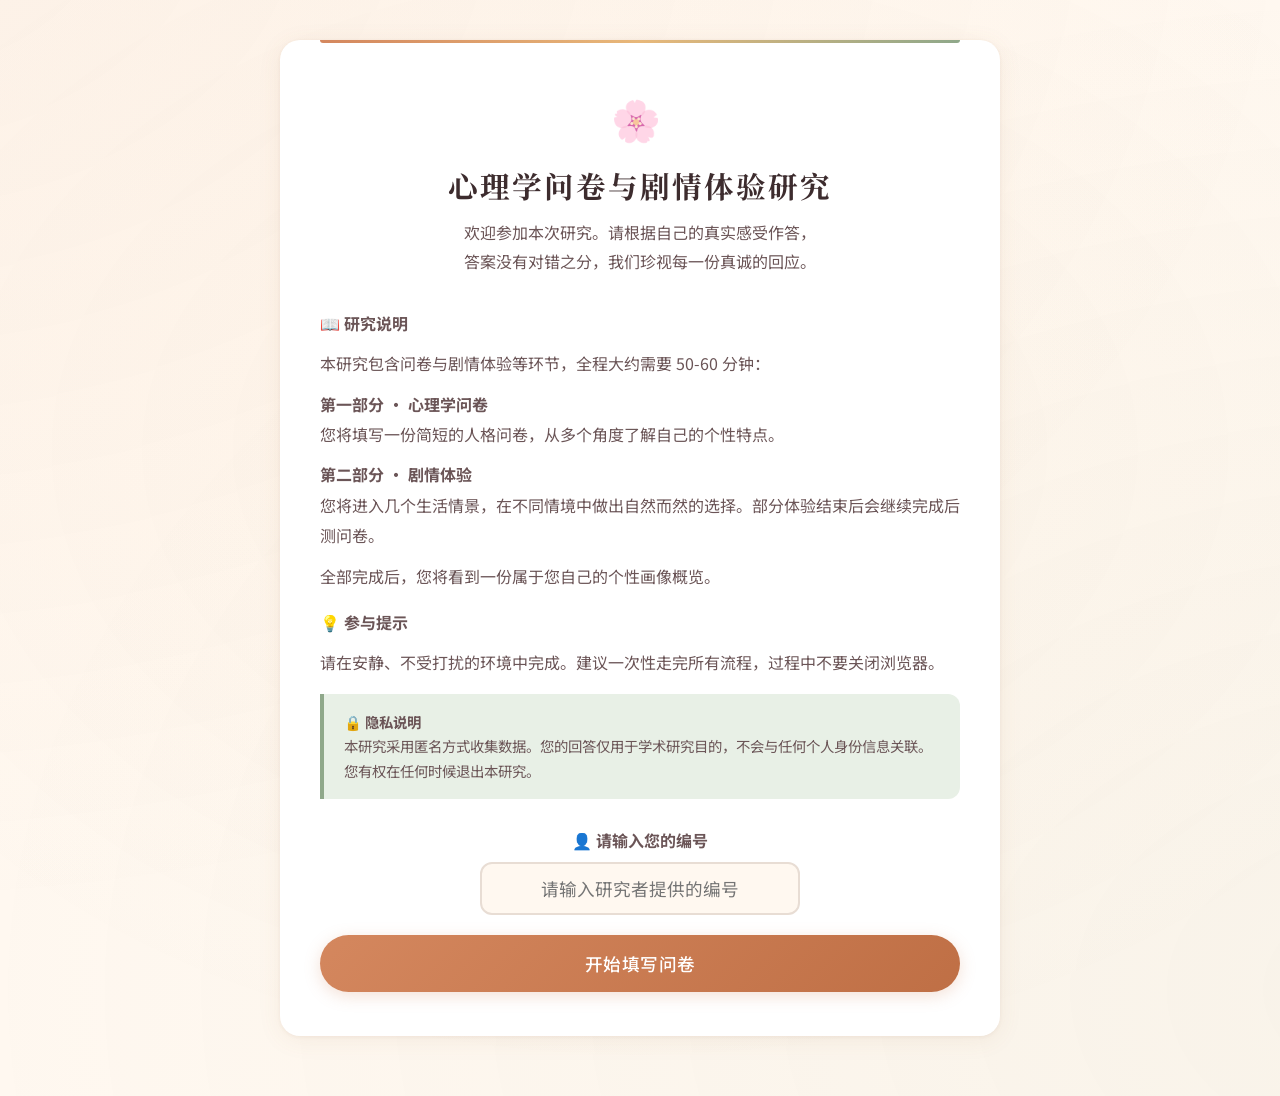
==== commit 1cc25f29: "Add files via upload" ====
--- a/index.html
+++ b/index.html
@@ -42,10 +42,10 @@
 
       <div class="participant-id-section">
         <label for="participantIdInput"><strong>👤 请输入您的编号</strong></label>
-        <input id="participantIdInput" class="form-input participant-id-input" type="text" placeholder="留空将自动生成编号" autocomplete="off">
+        <input id="participantIdInput" class="form-input participant-id-input" type="text" placeholder="请输入研究者提供的编号" autocomplete="off" required>
       </div>
 
-      <button class="btn btn-primary btn-block btn-lg" onclick="startStudy()">
+      <button id="startStudyBtn" class="btn btn-primary btn-block btn-lg" onclick="startStudy()">
         开始填写问卷
       </button>
     </div>
@@ -58,34 +58,74 @@
   <script src="js/scoring.js"></script>
   <script src="js/app.js"></script>
   <script>
+    var startStudyInProgress = false;
+
+    function setStartStudyBusy(isBusy) {
+      var startButton = document.getElementById('startStudyBtn');
+      if (!startButton) return;
+      startButton.disabled = isBusy;
+      startButton.textContent = isBusy ? '正在进入...' : '开始填写问卷';
+    }
+
+    function stopStartStudyAttempt() {
+      startStudyInProgress = false;
+      setStartStudyBusy(false);
+    }
+
     async function startStudy() {
-      var customId = document.getElementById('participantIdInput') ? document.getElementById('participantIdInput').value.trim() : '';
-      var sessionResult = await startParticipantSession(customId || undefined, { forceNew: true });
-      if (sessionResult && typeof sessionResult === 'object') {
-        if (sessionResult.status === 'already_completed') {
-          alert('该编号已完成，不能重复填写。如需重测，请联系研究者使用新的编号。');
+      if (startStudyInProgress) return;
+
+      var input = document.getElementById('participantIdInput');
+      var customId = input ? input.value.trim() : '';
+      var participantData = typeof getParticipantData === 'function' ? getParticipantData() : {};
+      var hasExistingBackendParticipant = participantData && participantData.participant_id && hasBackendSession();
+      if (!customId && !hasExistingBackendParticipant) {
+        alert('请先输入您的编号，再开始填写问卷。');
+        if (input && typeof input.focus === 'function') input.focus();
+        return;
+      }
+
+      startStudyInProgress = true;
+      setStartStudyBusy(true);
+
+      try {
+        var sessionResult = await startParticipantSession(customId || participantData.external_id, { forceNew: true });
+        if (sessionResult && typeof sessionResult === 'object') {
+          if (sessionResult.status === 'already_completed') {
+            alert('该编号已完成，不能重复填写。如需重测，请联系研究者使用新的编号。');
+            stopStartStudyAttempt();
+            return;
+          }
+          if (sessionResult.status === 'resume_available') {
+            var shouldResume = confirm('检测到该编号有未完成作答。\n\n点击“确定”继续之前的作答；点击“取消”可以选择重新开始。');
+            if (shouldResume) {
+              sessionResult = await startParticipantSession(customId, { forceNew: true, action: 'resume' });
+            } else {
+              var shouldRestart = confirm('确定要重新开始吗？之前未完成的记录会标记为 abandoned，不会再用于本次作答。');
+              if (!shouldRestart) {
+                stopStartStudyAttempt();
+                return;
+              }
+              sessionResult = await startParticipantSession(customId, { forceNew: true, action: 'restart' });
+            }
+          }
+          if (sessionResult && typeof sessionResult === 'object' && sessionResult.status === 'already_completed') {
+            alert('该编号已完成，不能重复填写。如需重测，请联系研究者使用新的编号。');
+            stopStartStudyAttempt();
+            return;
+          }
+        }
+        if (!hasBackendSession()) {
+          alert('后端连接失败，当前作答不会进入阿里云后台。请稍后重试，或先检查后端 API 是否可用。');
+          stopStartStudyAttempt();
           return;
         }
-        if (sessionResult.status === 'resume_available') {
-          var shouldResume = confirm('检测到该编号有未完成作答。\n\n点击“确定”继续之前的作答；点击“取消”可以选择重新开始。');
-          if (shouldResume) {
-            sessionResult = await startParticipantSession(customId || undefined, { forceNew: true, action: 'resume' });
-          } else {
-            var shouldRestart = confirm('确定要重新开始吗？之前未完成的记录会标记为 abandoned，不会再用于本次作答。');
-            if (!shouldRestart) return;
-            sessionResult = await startParticipantSession(customId || undefined, { forceNew: true, action: 'restart' });
-          }
-        }
-        if (sessionResult && typeof sessionResult === 'object' && sessionResult.status === 'already_completed') {
-          alert('该编号已完成，不能重复填写。如需重测，请联系研究者使用新的编号。');
-          return;
-        }
+        await navigateToCurrentFlowOrFallback('questionnaire.html');
+      } catch (e) {
+        console.error('[index] 启动实验失败:', e);
+        alert('启动失败，请检查网络后重试。');
+        stopStartStudyAttempt();
       }
-      if (!hasBackendSession()) {
-        alert('后端连接失败，当前作答不会进入阿里云后台。请稍后重试，或先检查后端 API 是否可用。');
-        return;
-      }
-      await navigateToCurrentFlowOrFallback('questionnaire.html');
     }
   </script>
 </body>
--- a/css/style.css
+++ b/css/style.css
@@ -712,87 +712,164 @@
   margin-bottom: 16px;
 }
 
-.norm-comparison-list {
+.personality-disclaimer {
+  border-left: 4px solid var(--accent);
+  padding: 2px 0 2px 14px;
+  margin-bottom: 18px;
+  color: var(--text-secondary);
+  font-size: 0.9rem;
+  line-height: 1.75;
+}
+
+.personality-disclaimer p + p {
+  margin-top: 8px;
+}
+
+.personality-radar-wrap {
+  display: grid;
+  grid-template-columns: minmax(280px, 1fr) minmax(150px, 190px);
+  align-items: center;
+  gap: 20px;
+  margin-top: 8px;
+}
+
+.personality-radar {
+  width: 100%;
+  max-width: 560px;
+  margin: 0 auto;
+}
+
+.personality-radar svg {
+  display: block;
+  width: 100%;
+  height: auto;
+  overflow: visible;
+}
+
+.radar-grid {
+  fill: none;
+  stroke: var(--border);
+  stroke-width: 1.2;
+}
+
+.radar-axis {
+  stroke: var(--border-light);
+  stroke-width: 1;
+}
+
+.radar-scale-label {
+  fill: var(--text-muted);
+  font-size: 12px;
+}
+
+.radar-label {
+  fill: var(--text);
+  font-size: 16px;
+  font-weight: 600;
+  dominant-baseline: middle;
+}
+
+.radar-score-label {
+  fill: var(--primary-hover);
+  font-size: 13px;
+  font-weight: 700;
+  dominant-baseline: middle;
+  paint-order: stroke;
+  stroke: var(--card);
+  stroke-width: 5px;
+  stroke-linejoin: round;
+}
+
+.radar-area {
+  stroke: none;
+}
+
+.radar-area.personal {
+  fill: rgba(229, 126, 63, 0.14);
+}
+
+.radar-area.norm {
+  fill: rgba(115, 158, 70, 0.12);
+}
+
+.radar-line {
+  fill: none;
+  stroke-linejoin: round;
+  stroke-linecap: round;
+  stroke-width: 4;
+}
+
+.radar-line.personal {
+  stroke: #E57E3F;
+}
+
+.radar-line.norm {
+  stroke: #739E46;
+}
+
+.radar-legend {
   display: flex;
   flex-direction: column;
-  gap: 14px;
-}
-
-.norm-comparison-row {
-  border: 1px solid var(--border-light);
-  border-radius: var(--radius-xs);
-  padding: 16px;
-  background: rgba(212, 135, 94, 0.03);
-}
-
-.norm-comparison-head,
-.norm-score-grid {
-  display: flex;
+  gap: 12px;
+  color: var(--text-secondary);
+  font-size: 0.95rem;
+}
+
+.radar-legend span {
+  display: inline-flex;
   align-items: center;
-  justify-content: space-between;
+  gap: 8px;
+}
+
+.legend-swatch {
+  width: 30px;
+  height: 4px;
+  border-radius: 999px;
+  display: inline-block;
+}
+
+.legend-swatch.personal {
+  background: #E57E3F;
+}
+
+.legend-swatch.norm {
+  background: #739E46;
+}
+
+.dimension-definitions {
+  margin-top: 22px;
+}
+
+.dimension-definitions h3 {
+  color: var(--text);
+  font-size: 1rem;
+  margin-bottom: 8px;
+}
+
+.dimension-definitions dl {
+  margin: 0;
+}
+
+.dimension-definition-item {
+  display: grid;
+  grid-template-columns: 132px minmax(0, 1fr);
   gap: 12px;
-}
-
-.norm-comparison-head {
-  margin-bottom: 12px;
-}
-
-.norm-comparison-head strong {
-  color: var(--text);
-  font-size: 1rem;
-}
-
-.norm-comparison-head span {
+  padding: 12px 0;
+  border-top: 1px solid var(--border-light);
+}
+
+.dimension-definition-item dt {
   color: var(--primary-hover);
-  font-size: 0.9rem;
-  font-weight: 600;
-}
-
-.norm-score-grid {
-  display: grid;
-  grid-template-columns: repeat(3, 1fr);
-  margin-bottom: 12px;
+  font-weight: 700;
+}
+
+.dimension-definition-item dd {
+  margin: 0;
   color: var(--text-secondary);
-  font-size: 0.82rem;
-}
-
-.norm-score-grid b {
-  color: var(--text);
-  font-size: 1.05rem;
-}
-
-.norm-bars {
-  display: flex;
-  flex-direction: column;
-  gap: 6px;
-  margin-bottom: 10px;
-}
-
-.norm-bar {
-  height: 8px;
-  background: var(--border-light);
-  border-radius: 999px;
-  overflow: hidden;
-}
-
-.norm-bar span {
-  display: block;
-  height: 100%;
-  border-radius: inherit;
-}
-
-.norm-bar.personal span {
-  background: var(--primary);
-}
-
-.norm-bar.norm span {
-  background: var(--accent);
-}
-
-.norm-meta {
-  color: var(--text-muted);
-  font-size: 0.78rem;
-}
+  font-size: 0.92rem;
+  line-height: 1.75;
+}
+
 
 .dim-desc {
   font-size: 0.8rem;
@@ -866,6 +943,30 @@
 
   .dim-label { font-size: 0.85rem; }
   .dim-data { font-size: 0.8rem; }
+
+  .personality-radar-wrap {
+    grid-template-columns: 1fr;
+    gap: 12px;
+  }
+
+  .radar-legend {
+    flex-direction: row;
+    flex-wrap: wrap;
+    justify-content: center;
+  }
+
+  .radar-label {
+    font-size: 13px;
+  }
+
+  .radar-score-label {
+    font-size: 11px;
+  }
+
+  .dimension-definition-item {
+    grid-template-columns: 1fr;
+    gap: 4px;
+  }
 }
 
 /* ============================================================
